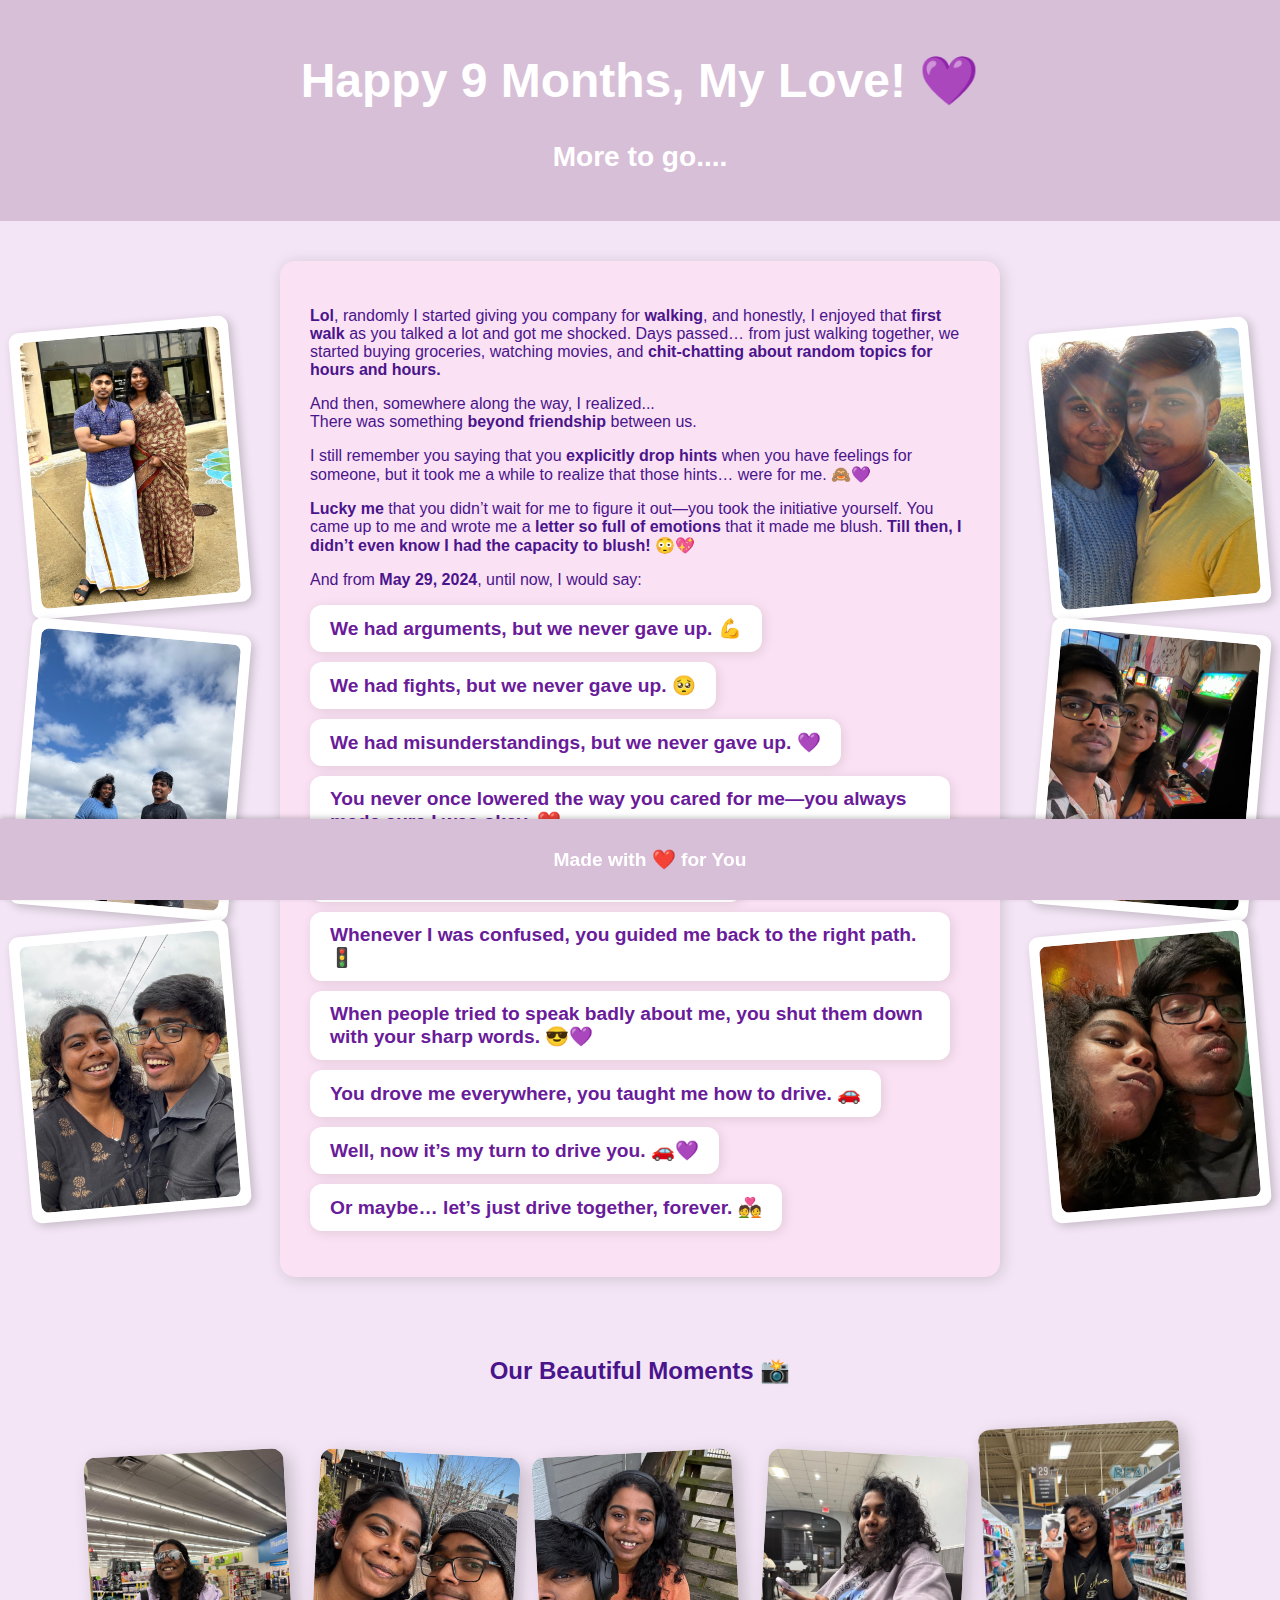
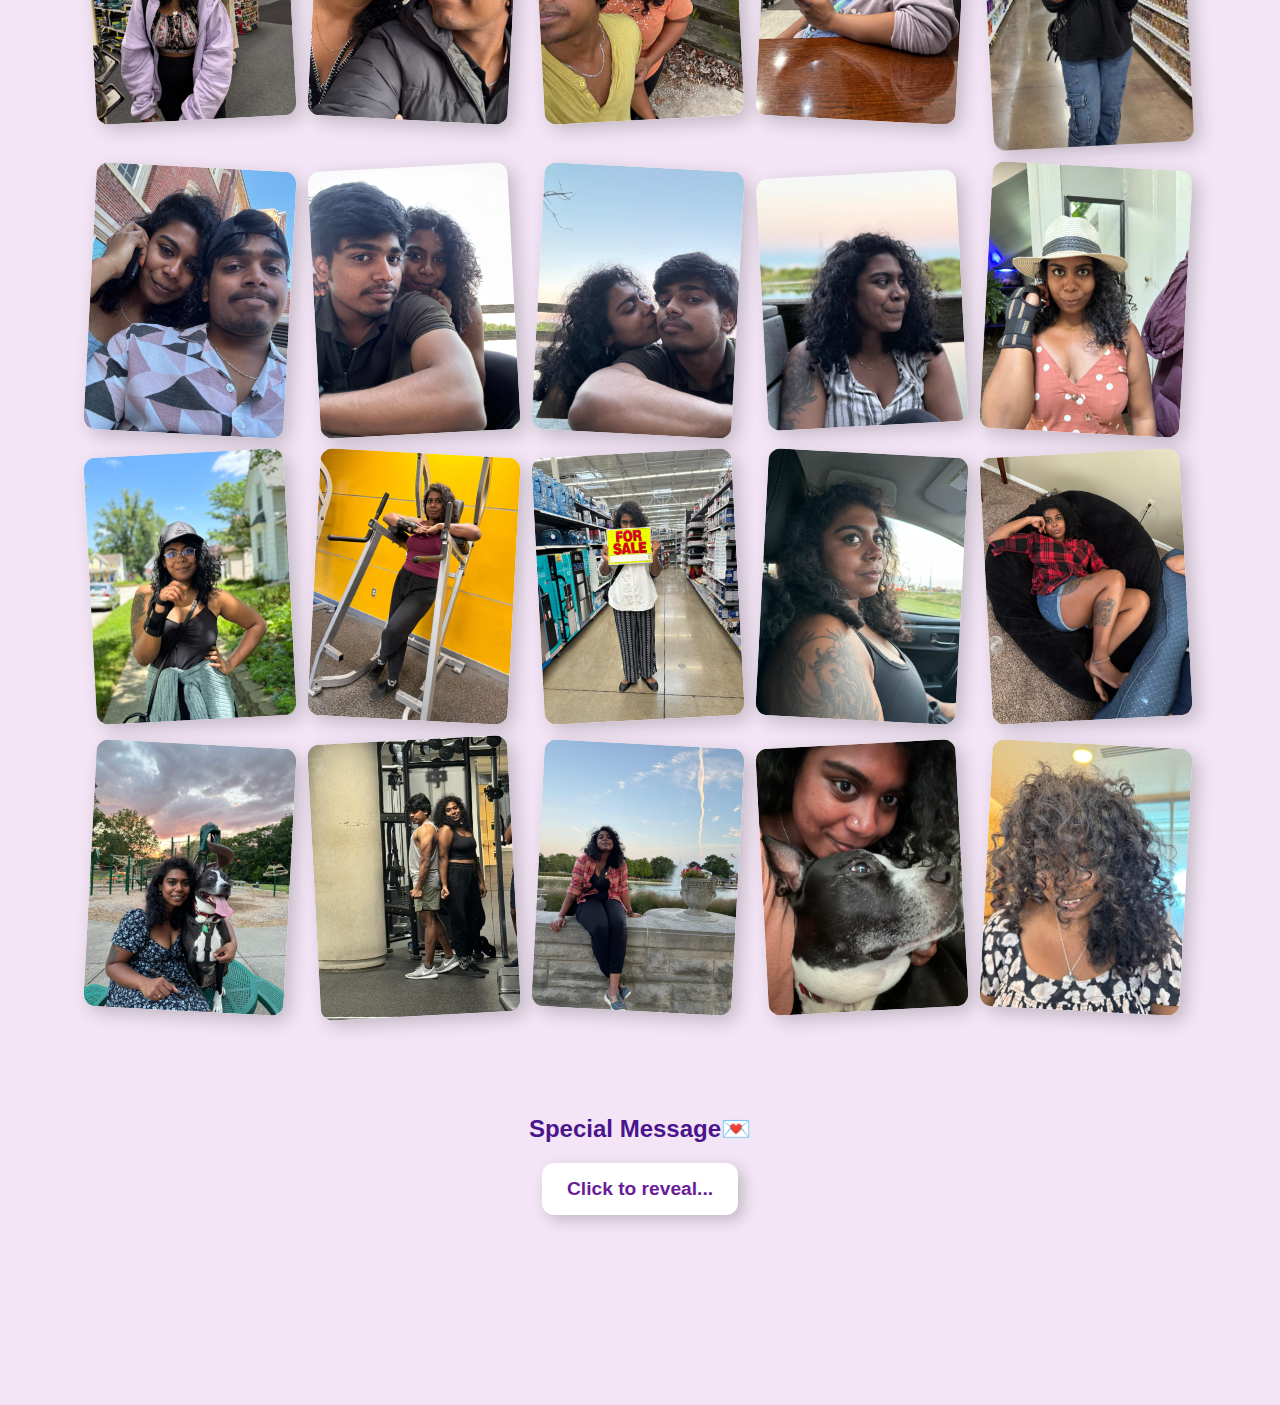
==== index.html @ 2d77c39e "Initial commit - Added all project files" ====
<!DOCTYPE html>
<html lang="en">
<head>
    <meta charset="UTF-8">
    <meta name="viewport" content="width=device-width, initial-scale=1.0">
    <title>Happy 9 Months ❤️</title>
    <link rel="stylesheet" href="style.css">
    <script defer src="script.js"></script>
</head>
<body>
    <div id="heart-container"></div>
    <header>
        <h1>Happy 9 Months, My Love! 💜</h1>
        <h3>More to go....</h3>
    </header>

    <section id="our-journey-container">

        <!-- Left Side Images -->
        <div class="side-images left">
            <div class="image-frame">
                <img src="images/L1.jpg" alt="Memory 1">
            </div>
            <div class="image-frame">
                <img src="images/L2.jpg" alt="Memory 2">
            </div>
            <div class="image-frame">
                <img src="images/L3.jpg" alt="Memory 4">
            </div>
        </div>

    
        <!-- Main Journey Content -->
        <div id="our-journey">
            <p><strong>Lol</strong>, randomly I started giving you company for <strong>walking</strong>, and honestly, I enjoyed that <strong>first walk</strong> as you talked a lot and got me shocked. Days passed… from just walking together, we started buying groceries, watching movies, and <strong>chit-chatting about random topics for hours and hours.</strong></p>
    
            <p>And then, somewhere along the way, I realized...<br>
            There was something <strong>beyond friendship</strong> between us.</p>
    
            <p>I still remember you saying that you <strong>explicitly drop hints</strong> when you have feelings for someone, but it took me a while to realize that those hints… were for me. 🙈💜</p>
    
            <p><strong>Lucky me</strong> that you didn’t wait for me to figure it out—you took the initiative yourself. You came up to me and wrote me a <strong>letter so full of emotions</strong> that it made me blush. <strong>Till then, I didn’t even know I had the capacity to blush!</strong> 😳💖</p>
    
            <p>And from <strong>May 29, 2024</strong>, until now, I would say:</p>
    
            <ul>
                <li>We had <strong>arguments</strong>, but we never gave up. 💪</li>
                <li>We had <strong>fights</strong>, but we never gave up. 🥺</li>
                <li>We had <strong>misunderstandings</strong>, but we never gave up. 💜</li>
                <li>You never once <strong>lowered the way you cared for me</strong>—you always made sure I was okay. ❤️</li>
                <li>Whenever I was down, <strong>you lifted me up.</strong> 😊</li>
                <li>Whenever I was confused, <strong>you guided me back to the right path.</strong> 🚦</li>
                <li>When people tried to <strong>speak badly about me</strong>, you shut them down with your sharp words. 😎💜</li>
                <li>You <strong>drove me everywhere</strong>, you taught me how to drive. 🚗</li>
                <li>Well, <strong>now it’s my turn to drive you.</strong> 🚗💜</li>
                <li>Or maybe… <strong>let’s just drive together, forever.</strong> 💑</li>
            </ul>
        </div>

        
        <!-- Right Side Images -->
        <div class="side-images right">
            <div class="image-frame">
                <img src="images/R1.jpg" alt="Memory 3">
            </div>
            <div class="image-frame">
                <img src="images/R2.jpg" alt="Memory 4">
            </div>
            <div class="image-frame">
                <img src="images/R3.jpg" alt="Memory 4">
            </div>
        </div>

    
    </section>
    
    
    <section id="gallery">
        <h2>Our Beautiful Moments 📸</h2>
        <div class="photo-grid">
            <img src="images/M1.jpg" alt="Memory 1">
            <img src="images/M2.jpg" alt="Memory 2">
            <img src="images/M3.jpg" alt="Memory 3">
            <img src="images/M4.jpg" alt="Memory 4">
            <img src="images/M5.jpg" alt="Memory 5">
            <img src="images/M6.jpg" alt="Memory 6">
            <img src="images/M7.jpg" alt="Memory 7">
            <img src="images/M8.jpg" alt="Memory 8">
            <img src="images/M9.jpg" alt="Memory 9">
            <img src="images/M10.jpg" alt="Memory 10">
            <img src="images/M11.jpg" alt="Memory 11">
            <img src="images/M12.jpg" alt="Memory 12">
            <img src="images/M13.jpg" alt="Memory 13">
            <img src="images/M14.jpg" alt="Memory 14">
            <img src="images/M15.jpg" alt="Memory 15">
            <img src="images/M16.jpg" alt="Memory 16">
            <img src="images/M17.jpg" alt="Memory 17">
            <img src="images/M18.jpg" alt="Memory 18">
            <img src="images/M19.jpg" alt="Memory 19">
            <img src="images/M20.jpg" alt="Memory 20">
        </div>
    </section>
    
    
    <section id="messages">
        <h2>Special Message💌</h2>
        <div class="message-container">
            <div class="message-card">Click to reveal...</div>
        </div>
    </section>    

    <footer>
        <p>Made with ❤️ for You</p>
    </footer>
</body>
</html>
---- style.css ----
/* General Styles */
body {
    font-family: 'Poppins', sans-serif;
    background-color: #F3E5F5; 
    color: #4A148C; 
    text-align: center;
    margin: 0;
    padding: 0;
}

/* Header */
header {
    background: #D8BFD8;
    color: white;
    padding: 20px;
    font-size: 1.5em;
}

/* Sticky Footer */
footer {
    position: fixed;
    bottom: 0;
    left: 0;
    width: 100%;
    background-color: #D8BFD8; 
    color: white;
    text-align: center;
    padding: 10px;
    font-size: 1.2em;
    font-weight: bold;
    box-shadow: 0px -2px 5px rgba(0, 0, 0, 0.2);
}

/* Sections */
section {
    padding: 20px;
}

/* Photo Grid - Centered & Balanced */
.photo-grid {
    display: grid;
    grid-template-columns: repeat(5, 1fr); /* 5 images per row */
    gap: 20px; /* Spacing between images */
    justify-content: center;
    align-items: center;
    padding: 20px;
    margin: 0 auto; /* Ensures the grid stays centered */
    max-width: 1100px; /* Limits width to maintain structure */
}

/* Style Each Image - Enhancements */
.photo-grid img {
    width: 100%;
    max-width: 200px; /* Adjusted for better balance */
    height: auto;
    border-radius: 12px;
    box-shadow: 6px 6px 18px rgba(0, 0, 0, 0.2);
    transform: rotate(-3deg); /* Slight rotation */
    transition: transform 0.4s ease-in-out, box-shadow 0.4s ease-in-out;
}

/* Alternating Tilt for a Playful Effect */
.photo-grid img:nth-child(even) {
    transform: rotate(3deg);
}

/* Hover Effect - Smooth Enlargement */
.photo-grid img:hover {
    transform: scale(1.12) rotate(0deg); /* Grow & align */
    box-shadow: 10px 10px 25px rgba(0, 0, 0, 0.3);
}

/* Floating Animation for Dynamic Feel */
@keyframes floatEffect {
    0% { transform: translateY(0px); }
    50% { transform: translateY(-8px); }
    100% { transform: translateY(0px); }
}

/* Apply Floating Animation to Some Images */
.photo-grid img:nth-child(3n) {
    animation: floatEffect 5s infinite ease-in-out;
}

/* Responsive Adjustments */
@media (max-width: 1200px) {
    .photo-grid {
        grid-template-columns: repeat(4, 1fr); /* 4 images per row on medium screens */
    }
}

@media (max-width: 900px) {
    .photo-grid {
        grid-template-columns: repeat(3, 1fr); /* 3 images per row on smaller screens */
    }
}

@media (max-width: 600px) {
    .photo-grid {
        grid-template-columns: repeat(2, 1fr); /* 2 images per row for mobile */
    }
}

@media (max-width: 400px) {
    .photo-grid {
        grid-template-columns: repeat(1, 1fr); /* 1 image per row on very small screens */
    }
}


/* Centering & Styling the Message Section */
#messages {
    text-align: center;
    padding: 40px 20px;
    margin-bottom: 150px;
}

/* Container to Ensure Visibility */
.message-container {
    display: flex;
    justify-content: center;
    align-items: center;
    margin-top: 20px;
}

/* Message Card Design */
.message-card {
    background: white;
    padding: 15px 25px;
    border-radius: 12px;
    box-shadow: 5px 5px 15px rgba(0, 0, 0, 0.2);
    cursor: pointer;
    transition: transform 0.3s ease-in-out, box-shadow 0.3s ease-in-out;
    max-width: 400px; 
    word-wrap: break-word; 
    text-align: center;
    font-size: 1.2em;
    font-weight: bold;
    color: #6A1B9A; /* Dark Purple */
}

/* Hover Effect - Slight Lift */
.message-card:hover {
    transform: scale(1.05);
    background: #D8BFD8; /* Light Purple */
    color: #4A148C;
}

/* Responsive Fixes */
@media (max-width: 768px) {
    .message-card {
        max-width: 300px;
        font-size: 1em;
    }
}


/* Heart Animation */
#heart-container {
    position: fixed;
    top: 0;
    left: 0;
    width: 100%;
    height: 100%;
    pointer-events: none;
    overflow: hidden;
}

.heart {
    position: absolute;
    bottom: 0;
    font-size: 20px;
    color: #db88fc;
    animation: floatUp 5s linear infinite;
    opacity: 0.7;
}

@keyframes floatUp {
    0% {
        transform: translateY(0);
        opacity: 1;
    }
    100% {
        transform: translateY(-100vh);
        opacity: 0;
    }
}

/* Container for Our Journey Section */
#our-journey-container {
    display: flex;
    justify-content: center;
    align-items: center;
    gap: 40px;
    padding: 40px 20px;
}

/* Center Content */
#our-journey {
    max-width: 1200px;
    background: #FAE1F3; 
    padding: 30px;
    border-radius: 15px;
    box-shadow: 2px 2px 15px rgba(0, 0, 0, 0.15);
    text-align: left;
}

/* --- NEW IMAGE DESIGN (Polaroid-Style Frames) --- */
.side-images {
    display: flex;
    flex-direction: column;
    gap: 15px;
    align-items: center;
}

/* Polaroid Style Frame */
.image-frame {
    position: relative;
    background: white;
    padding: 10px;
    border-radius: 10px;
    box-shadow: 3px 3px 10px rgba(0, 0, 0, 0.2);
    transform: rotate(-5deg);
    transition: transform 0.3s ease-in-out;
}

/* Alternate Rotations */
.image-frame:nth-child(even) {
    transform: rotate(5deg);
}

/* Image Styling */
.image-frame img {
    width: 200px;
    height: auto;
    border-radius: 8px;
    display: block;
}

/* Hover Effect */
.image-frame:hover {
    transform: scale(1.05) rotate(0deg);
    box-shadow: 5px 5px 15px rgba(0, 0, 0, 0.3);
}

/* Responsive Design */
@media (max-width: 900px) {
    .image-frame img {
        width: 150px;
    }
}

/* --- FIXED LIST DESIGN --- */
#our-journey ul {
    list-style-type: none; 
    padding: 0;
    text-align: left; 
    display: flex;
    flex-direction: column;
    gap: 10px;
    align-items: flex-start; 
}

/* Ensuring Each Line is Separate and Left-Aligned */
#our-journey ul li {
    font-size: 1.2em;
    background: white;
    padding: 12px 20px;
    border-radius: 12px;
    box-shadow: 2px 2px 12px rgba(0, 0, 0, 0.1);
    width: fit-content;
    max-width: 600px;
    text-align: left;
    color: #6A1B9A; 
    font-weight: bold;
    align-self: flex-start; 
    margin: 0; 
}

/* Hover Effect */
#our-journey ul li:hover {
    transform: scale(1.05);
    background: #F8BBD0; 
    color: #4A148C;
}


/* Responsive Design */
@media (max-width: 900px) {
    #our-journey-container {
        flex-direction: column;
        align-items: center;
    }

    .side-images {
        width: 180px; 
        height: auto;
    }

    #our-journey ul li {
        max-width: 350px;
    }
}
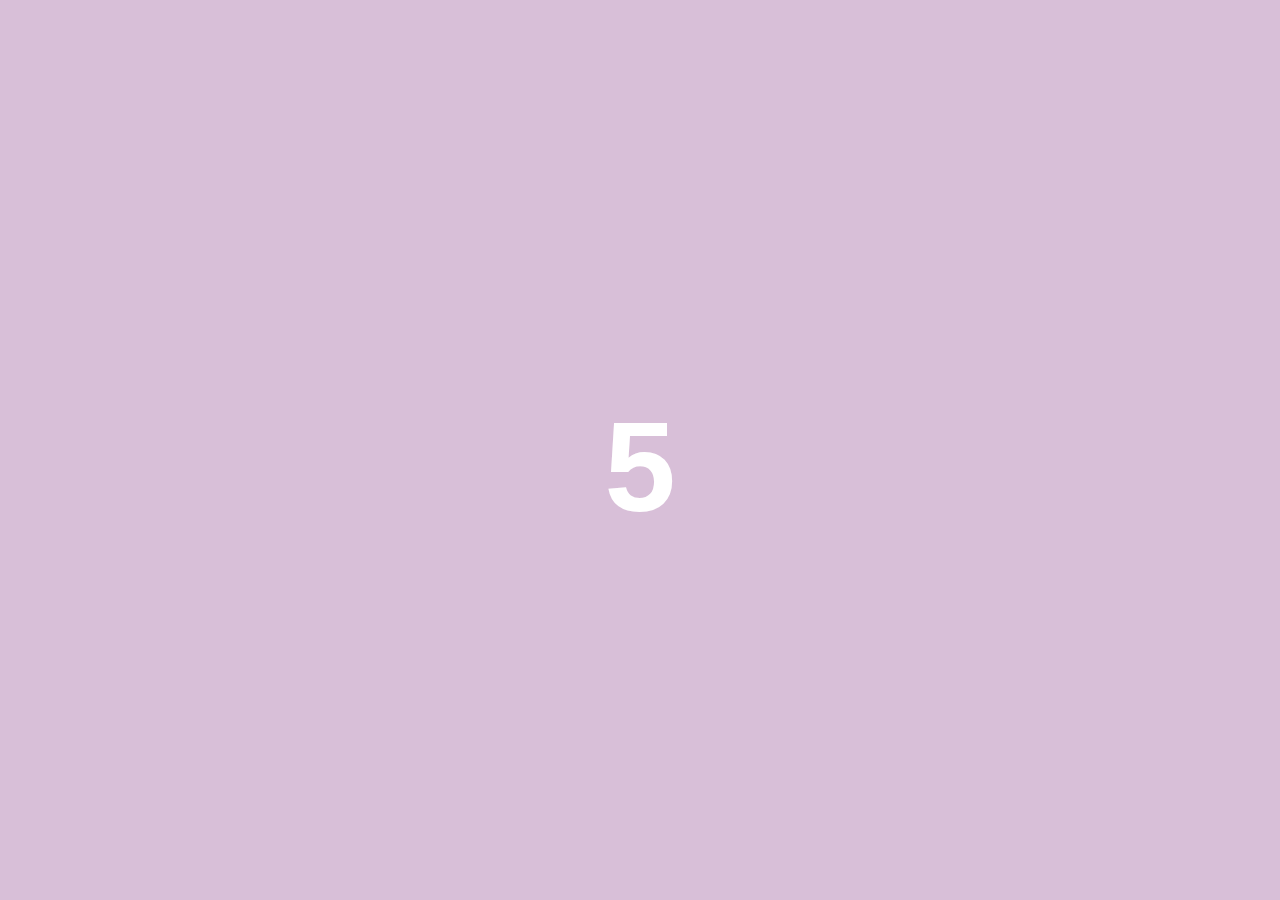
==== commit 15642bfe: "Renamed index.html to home.html, updated preloader redirect, and fixed references" ====
--- a/index.html
+++ b/index.html
@@ -3,114 +3,15 @@
 <head>
     <meta charset="UTF-8">
     <meta name="viewport" content="width=device-width, initial-scale=1.0">
-    <title>Happy 9 Months ❤️</title>
-    <link rel="stylesheet" href="style.css">
-    <script defer src="script.js"></script>
+    <title>To My Love 💜</title>
+    <link rel="stylesheet" href="preloader.css">
 </head>
 <body>
-    <div id="heart-container"></div>
-    <header>
-        <h1>Happy 9 Months, My Love! 💜</h1>
-        <h3>More to go....</h3>
-    </header>
+    <div class="preloader-container">
+        <h1 class="fade-in">To My Love 💜</h1>
+        <p id="countdown">5</p>
+    </div>
 
-    <section id="our-journey-container">
-
-        <!-- Left Side Images -->
-        <div class="side-images left">
-            <div class="image-frame">
-                <img src="images/L1.jpg" alt="Memory 1">
-            </div>
-            <div class="image-frame">
-                <img src="images/L2.jpg" alt="Memory 2">
-            </div>
-            <div class="image-frame">
-                <img src="images/L3.jpg" alt="Memory 4">
-            </div>
-        </div>
-
-    
-        <!-- Main Journey Content -->
-        <div id="our-journey">
-            <p><strong>Lol</strong>, randomly I started giving you company for <strong>walking</strong>, and honestly, I enjoyed that <strong>first walk</strong> as you talked a lot and got me shocked. Days passed… from just walking together, we started buying groceries, watching movies, and <strong>chit-chatting about random topics for hours and hours.</strong></p>
-    
-            <p>And then, somewhere along the way, I realized...<br>
-            There was something <strong>beyond friendship</strong> between us.</p>
-    
-            <p>I still remember you saying that you <strong>explicitly drop hints</strong> when you have feelings for someone, but it took me a while to realize that those hints… were for me. 🙈💜</p>
-    
-            <p><strong>Lucky me</strong> that you didn’t wait for me to figure it out—you took the initiative yourself. You came up to me and wrote me a <strong>letter so full of emotions</strong> that it made me blush. <strong>Till then, I didn’t even know I had the capacity to blush!</strong> 😳💖</p>
-    
-            <p>And from <strong>May 29, 2024</strong>, until now, I would say:</p>
-    
-            <ul>
-                <li>We had <strong>arguments</strong>, but we never gave up. 💪</li>
-                <li>We had <strong>fights</strong>, but we never gave up. 🥺</li>
-                <li>We had <strong>misunderstandings</strong>, but we never gave up. 💜</li>
-                <li>You never once <strong>lowered the way you cared for me</strong>—you always made sure I was okay. ❤️</li>
-                <li>Whenever I was down, <strong>you lifted me up.</strong> 😊</li>
-                <li>Whenever I was confused, <strong>you guided me back to the right path.</strong> 🚦</li>
-                <li>When people tried to <strong>speak badly about me</strong>, you shut them down with your sharp words. 😎💜</li>
-                <li>You <strong>drove me everywhere</strong>, you taught me how to drive. 🚗</li>
-                <li>Well, <strong>now it’s my turn to drive you.</strong> 🚗💜</li>
-                <li>Or maybe… <strong>let’s just drive together, forever.</strong> 💑</li>
-            </ul>
-        </div>
-
-        
-        <!-- Right Side Images -->
-        <div class="side-images right">
-            <div class="image-frame">
-                <img src="images/R1.jpg" alt="Memory 3">
-            </div>
-            <div class="image-frame">
-                <img src="images/R2.jpg" alt="Memory 4">
-            </div>
-            <div class="image-frame">
-                <img src="images/R3.jpg" alt="Memory 4">
-            </div>
-        </div>
-
-    
-    </section>
-    
-    
-    <section id="gallery">
-        <h2>Our Beautiful Moments 📸</h2>
-        <div class="photo-grid">
-            <img src="images/M1.jpg" alt="Memory 1">
-            <img src="images/M2.jpg" alt="Memory 2">
-            <img src="images/M3.jpg" alt="Memory 3">
-            <img src="images/M4.jpg" alt="Memory 4">
-            <img src="images/M5.jpg" alt="Memory 5">
-            <img src="images/M6.jpg" alt="Memory 6">
-            <img src="images/M7.jpg" alt="Memory 7">
-            <img src="images/M8.jpg" alt="Memory 8">
-            <img src="images/M9.jpg" alt="Memory 9">
-            <img src="images/M10.jpg" alt="Memory 10">
-            <img src="images/M11.jpg" alt="Memory 11">
-            <img src="images/M12.jpg" alt="Memory 12">
-            <img src="images/M13.jpg" alt="Memory 13">
-            <img src="images/M14.jpg" alt="Memory 14">
-            <img src="images/M15.jpg" alt="Memory 15">
-            <img src="images/M16.jpg" alt="Memory 16">
-            <img src="images/M17.jpg" alt="Memory 17">
-            <img src="images/M18.jpg" alt="Memory 18">
-            <img src="images/M19.jpg" alt="Memory 19">
-            <img src="images/M20.jpg" alt="Memory 20">
-        </div>
-    </section>
-    
-    
-    <section id="messages">
-        <h2>Special Message💌</h2>
-        <div class="message-container">
-            <div class="message-card">Click to reveal...</div>
-        </div>
-    </section>    
-
-    <footer>
-        <p>Made with ❤️ for You</p>
-    </footer>
+    <script src="preloader.js"></script>
 </body>
 </html>
--- a/preloader.css
+++ b/preloader.css
@@ -0,0 +1,47 @@
+/* General Page Styling */
+body {
+    font-family: 'Poppins', sans-serif;
+    background-color: #D8BFD8; /* Lavender */
+    color: white;
+    text-align: center;
+    margin: 0;
+    padding: 0;
+    display: flex;
+    justify-content: center;
+    align-items: center;
+    height: 100vh;
+}
+
+/* Centered Container */
+.preloader-container {
+    text-align: center;
+    font-size: 2em;
+    animation: fadeIn 1.5s ease-in-out;
+}
+
+/* "To My Love" Animation */
+.fade-in {
+    opacity: 0;
+    animation: fadeText 2s ease-in-out forwards;
+}
+
+/* Countdown Timer */
+#countdown {
+    font-size: 4em;
+    font-weight: bold;
+    margin-top: 20px;
+    animation: scaleEffect 1s infinite alternate ease-in-out;
+}
+
+/* Fade In Text */
+@keyframes fadeText {
+    0% { opacity: 0; }
+    100% { opacity: 1; }
+}
+
+/* Countdown Scale Effect */
+@keyframes scaleEffect {
+    from { transform: scale(1); opacity: 1; }
+    to { transform: scale(1.3); opacity: 0.8; }
+}
+
